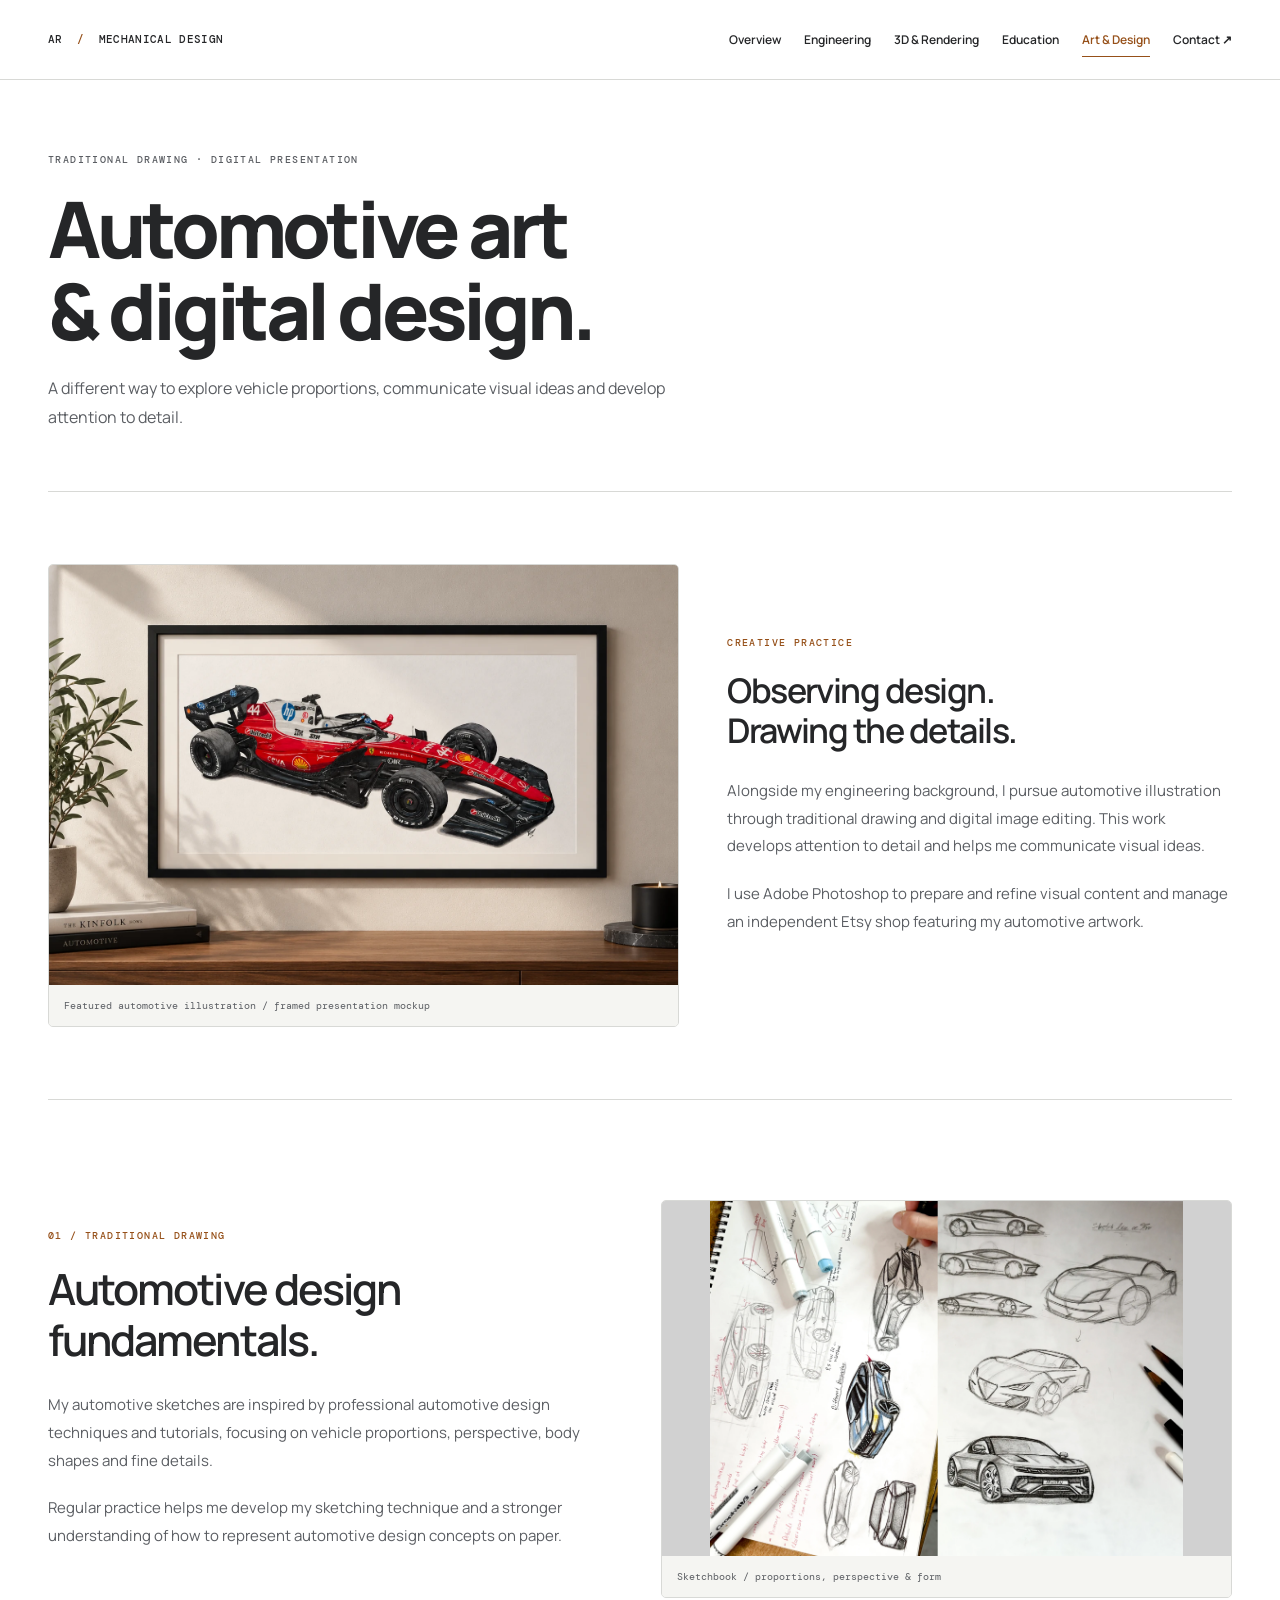
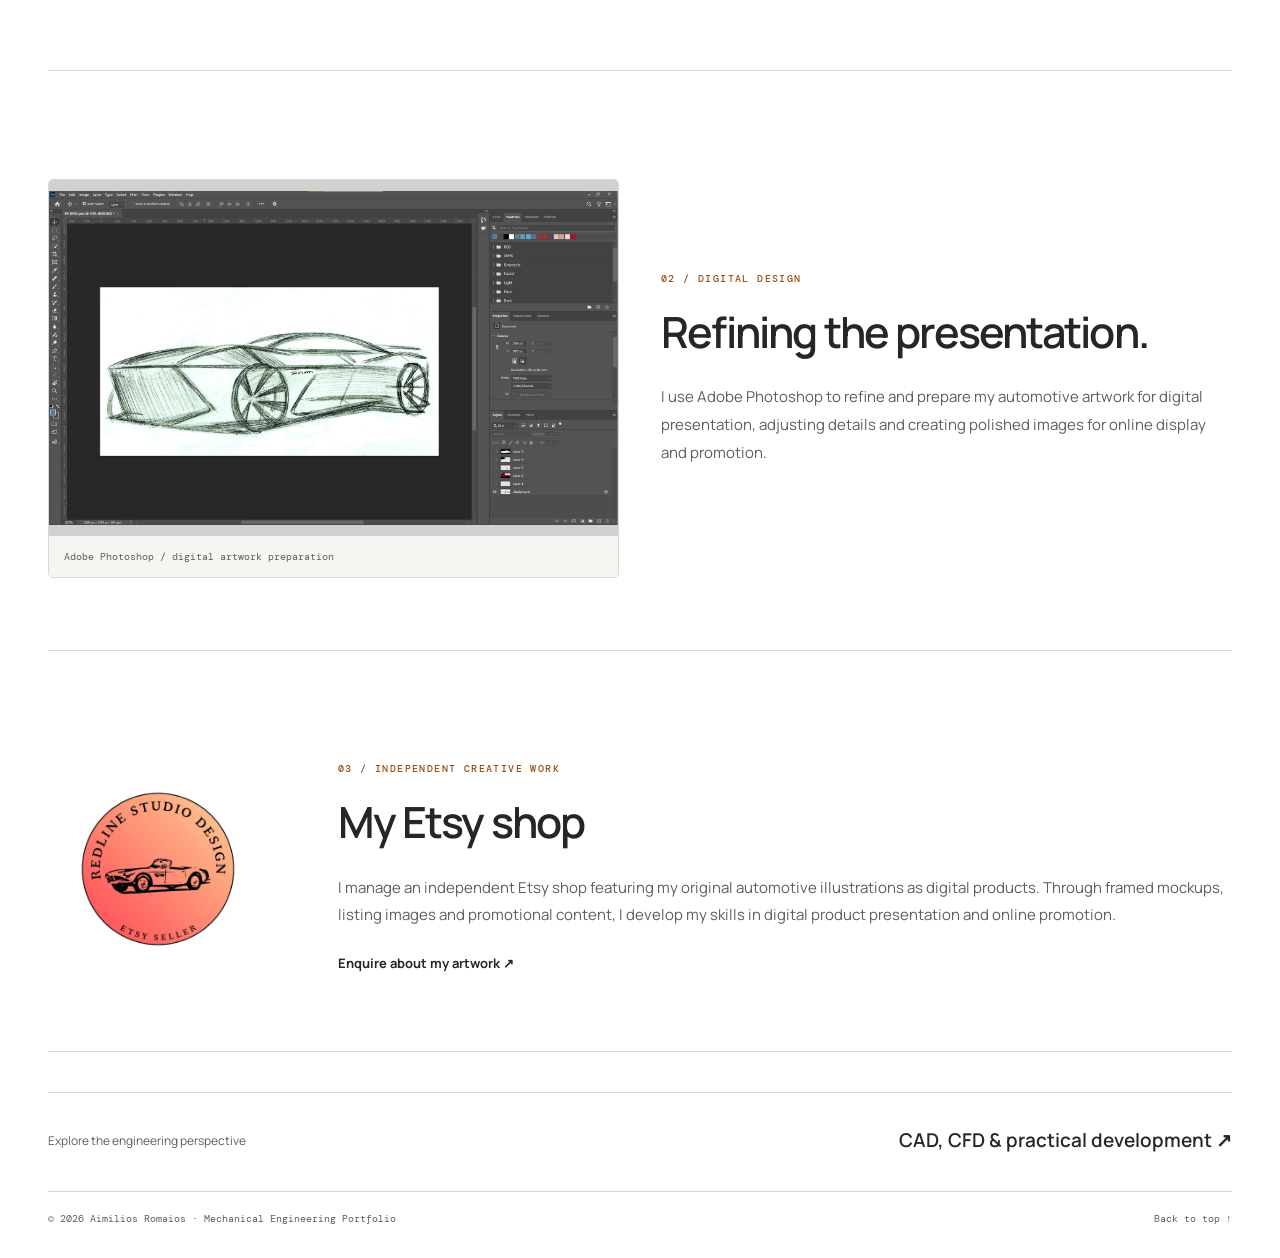
==== creative.html @ 5aca4022 "Add files via upload" ====
<!doctype html>
<html lang="en">
<head><meta charset="UTF-8" /><meta name="viewport" content="width=device-width, initial-scale=1" /><meta name="description" content="Automotive illustration, Photoshop design and independent Etsy creative work by Aimilios Romaios." /><title>Art &amp; Design | Aimilios Romaios</title><link rel="preconnect" href="https://fonts.googleapis.com" /><link rel="preconnect" href="https://fonts.gstatic.com" crossorigin /><link href="https://fonts.googleapis.com/css2?family=DM+Mono:wght@400;500&family=Manrope:wght@400;500;600;700;800&display=swap" rel="stylesheet" /><link rel="stylesheet" href="styles.css" /><script src="script.js" defer></script></head>
<body class="light-theme">
  <a class="skip-link" href="#main">Skip to content</a>
  <header class="site-header"><a class="brand" href="index.html" aria-label="Aimilios Romaios home">AR<span> / </span>MECHANICAL DESIGN</a><button class="menu-toggle" aria-controls="site-nav" aria-expanded="false" hidden>Menu <span aria-hidden="true">+</span></button><nav id="site-nav" aria-label="Main navigation"><a href="index.html">Overview</a><a href="engineering.html">Engineering</a><a href="visualisation.html">3D &amp; Rendering</a><a href="education.html">Education</a><a href="creative.html" aria-current="page">Art &amp; Design</a><a href="index.html#contact">Contact ↗</a></nav></header>
  <main id="main" class="page-shell">
    <header class="hero"><p class="eyebrow">TRADITIONAL DRAWING · DIGITAL PRESENTATION</p><h1>Automotive art<br />&amp; digital design.</h1><p class="intro">A different way to explore vehicle proportions, communicate visual ideas and develop attention to detail.</p></header>
    <section class="section-block art-feature" aria-labelledby="creative-title"><figure class="gallery-figure"><a href="assets/portfolio/art-framed.webp" data-lightbox><img src="assets/portfolio/art-framed.webp" alt="Framed presentation mockup featuring a red Formula 1 car illustration" width="1536" height="1024" fetchpriority="high" /></a><figcaption>Featured automotive illustration / framed presentation mockup</figcaption></figure><div class="prose"><p class="eyebrow">CREATIVE PRACTICE</p><h2 class="section-title" id="creative-title">Observing design.<br />Drawing the details.</h2><p>Alongside my engineering background, I pursue automotive illustration through traditional drawing and digital image editing. This work develops attention to detail and helps me communicate visual ideas.</p><p>I use Adobe Photoshop to prepare and refine visual content and manage an independent Etsy shop featuring my automotive artwork.</p></div></section>
    <section class="section-block split-layout" aria-labelledby="sketch-title"><div class="prose"><p class="eyebrow">01 / TRADITIONAL DRAWING</p><h2 class="section-title" id="sketch-title">Automotive design fundamentals.</h2><p>My automotive sketches are inspired by professional automotive design techniques and tutorials, focusing on vehicle proportions, perspective, body shapes and fine details.</p><p>Regular practice helps me develop my sketching technique and a stronger understanding of how to represent automotive design concepts on paper.</p></div><figure class="gallery-figure"><a href="assets/portfolio/automotive-sketches.webp" data-lightbox><img src="assets/portfolio/automotive-sketches.webp" alt="Sketchbook studies of automotive proportions and perspective" loading="lazy" /></a><figcaption>Sketchbook / proportions, perspective &amp; form</figcaption></figure></section>
    <section class="section-block split-layout" aria-labelledby="photoshop-title"><figure class="gallery-figure"><a href="assets/portfolio/photoshop-design.webp" data-lightbox><img src="assets/portfolio/photoshop-design.webp" alt="Automotive drawing being refined in Adobe Photoshop" loading="lazy" /></a><figcaption>Adobe Photoshop / digital artwork preparation</figcaption></figure><div class="prose"><p class="eyebrow">02 / DIGITAL DESIGN</p><h2 class="section-title" id="photoshop-title">Refining the presentation.</h2><p>I use Adobe Photoshop to refine and prepare my automotive artwork for digital presentation, adjusting details and creating polished images for online display and promotion.</p></div></section>
    <section class="section-block shop-layout" aria-labelledby="shop-title"><img class="shop-logo" src="assets/portfolio/etsy-logo.webp" alt="Redline Studio Design Etsy seller logo" width="500" height="500" loading="lazy" /><div class="prose"><p class="eyebrow">03 / INDEPENDENT CREATIVE WORK</p><h2 class="section-title" id="shop-title">My Etsy shop</h2><p>I manage an independent Etsy shop featuring my original automotive illustrations as digital products. Through framed mockups, listing images and promotional content, I develop my skills in digital product presentation and online promotion.</p><a class="text-link" href="mailto:raimilios@gmail.com?subject=Automotive%20artwork%20enquiry">Enquire about my artwork ↗</a></div></section>
    <a class="next-page" href="engineering.html">Explore the engineering perspective <span>CAD, CFD &amp; practical development ↗</span></a>
    <footer><span>© <span id="year">2026</span> Aimilios Romaios · Mechanical Engineering Portfolio</span><a href="#main">Back to top ↑</a></footer>
  </main>
</body>
</html>
---- styles.css ----
:root { --bg:#1c1d1f; --surface:#252629; --surface-2:#303135; --line:#424347; --text:#f7f6f2; --muted:#bbbdc3; --blue:#ff9d4a; --blue-soft:#ffad68; --accent:#ff9d4a; }
* { box-sizing:border-box; } html { scroll-behavior:smooth; } body { margin:0; background:radial-gradient(800px 520px at 18% -10%,#124759 0%,transparent 60%),var(--bg); color:var(--text); font-family:Manrope,Arial,sans-serif; line-height:1.6; }
.page-shell { max-width:1220px; padding:58px 42px 26px; margin:auto; } .hero { border-bottom:1px solid var(--line); padding:7px 0 38px; } .eyebrow,.mini-label,.section-label,.workflow { color:var(--blue-soft); font:500 11px/1.2 "DM Mono",monospace; letter-spacing:.14em; text-transform:uppercase; }
h1,h2,p { margin-top:0; } h1 { max-width:680px; margin:15px 0 9px; font-size:clamp(42px,6.2vw,70px); line-height:1.02; letter-spacing:-.055em; } h2 { line-height:1.16; letter-spacing:-.035em; } .intro { max-width:760px; margin-bottom:20px; color:#c8d1df; font-size:17px; }
.contact-links { display:flex; flex-wrap:wrap; gap:17px; margin-bottom:21px; } a { color:var(--blue-soft); text-decoration:none; } a:hover { color:white; } .contact-links a { font-size:14px; font-weight:700; }
.identity-tags,.project-tags { display:flex; flex-wrap:wrap; gap:8px; } .identity-tags span,.project-tags span { border:1px solid var(--line); background:rgba(20,31,52,.65); border-radius:999px; padding:6px 10px; color:#cbd5e6; font:12px "DM Mono",monospace; } .identity-tags b { color:var(--blue-soft); font-weight:500; }
.content-grid { display:grid; grid-template-columns:minmax(0,1.62fr) minmax(300px,1.08fr); gap:28px; padding-top:42px; } .section-label { display:flex; align-items:center; gap:10px; margin:0 0 18px; } .section-label i { height:1px; flex:1; background:var(--line); }
.project-card,.side-card,.coming-card { overflow:hidden; border:1px solid var(--line); border-radius:16px; background:linear-gradient(145deg,rgba(14,48,59,.96),rgba(6,20,28,.96)); box-shadow:0 18px 50px rgba(0,0,0,.18); } .project-hero { position:relative; min-height:336px; overflow:hidden; } .project-hero>img { width:100%; height:336px; object-fit:cover; object-position:center; display:block; transform:scale(1.015); } .image-shade { position:absolute; inset:0; background:linear-gradient(0deg,rgba(3,15,21,.92),rgba(3,15,21,.02) 62%); } .project-badge { position:absolute; top:15px; right:15px; padding:5px 8px; border:1px solid rgba(165,237,244,.38); background:rgba(5,35,43,.78); border-radius:5px; color:var(--blue-soft); font:11px "DM Mono",monospace; text-transform:uppercase; } .project-title { position:absolute; bottom:21px; left:24px; right:24px; } .project-title p { margin-bottom:5px; color:#bdd2d7; font:12px "DM Mono",monospace; } .project-title h2 { margin:0; font-size:27px; } .project-title span { color:var(--blue-soft); font-size:14px; font-weight:700; }
.project-summary { padding:21px 24px 16px; } .project-summary p { margin-bottom:13px; color:#c7d1de; } .workflow { display:flex; gap:7px; flex-wrap:wrap; color:#a9c7e3; font-size:10px; letter-spacing:.05em; } .workflow i { color:var(--accent); font-style:normal; }
.accordions { padding:0 15px 8px; } details { border-top:1px solid var(--line); } summary { padding:13px 8px; display:flex; align-items:center; gap:12px; cursor:pointer; list-style:none; } summary::-webkit-details-marker { display:none; } summary::after { content:"+"; margin-left:auto; width:25px; height:25px; display:grid; place-items:center; color:var(--blue-soft); border:1px solid var(--line); border-radius:50%; font:19px/1 Arial; } details[open] summary::after { content:"−"; } summary>img { width:84px; height:58px; object-fit:cover; border-radius:6px; } summary span { display:grid; gap:2px; } summary b { font-size:14px; } summary small { color:var(--muted); font-size:12px; line-height:1.35; }
.detail-content { margin:0 8px 16px; color:#b9c4d5; font-size:14px; } .detail-content p { margin:0; } .two-column { display:grid; grid-template-columns:1.2fr .8fr; gap:22px; } ul { padding-left:18px; margin:0; } li { margin:3px 0; } .setup-grid,.results-grid { display:grid; grid-template-columns:1fr 1fr; gap:13px; } figure { margin:0; overflow:hidden; border:1px solid var(--line); border-radius:8px; background:#080c15; } figure img { width:100%; display:block; aspect-ratio:1.65; object-fit:cover; } figcaption { padding:7px 9px; color:#90a7c5; font:10px "DM Mono",monospace; } .setup-grid p,.results-grid p { grid-column:1/-1; }
.project-tags { padding:5px 23px 23px; } .project-tags span { font-size:10px; padding:5px 8px; } .sidebar { display:grid; align-content:start; gap:15px; } .side-card { padding:21px; } .side-card h2 { margin:4px 0 11px; font-size:19px; } .side-card p { color:#bdd3d8; font-size:14px; margin-bottom:0; } .profile-card { padding:28px; border-color:rgba(128,230,165,.42); background:linear-gradient(145deg,rgba(13,66,68,.94),rgba(7,30,38,.97)); } .profile-card h2 { font-size:30px; } .profile-card > p:not(.mini-label) { color:#e4f7f2; font-size:18px; line-height:1.55; } .profile-card .profile-detail { margin-top:18px; color:#b1d8d0; font-size:14px; } .skills { list-style:none; padding:0; color:#c6e0e0; font-size:13px; } .skills li { padding:8px 0; border-top:1px solid var(--line); } .skills li::before { content:"›"; margin-right:8px; color:var(--accent); } .edit-note { border-color:rgba(128,230,165,.30); background:linear-gradient(145deg,rgba(16,72,65,.62),rgba(7,29,35,.95)); }
.coming-card { margin-top:18px; padding:25px; border-style:dashed; background:transparent; box-shadow:none; } .coming-card p { color:var(--blue-soft); font:11px "DM Mono",monospace; text-transform:uppercase; letter-spacing:.11em; } .coming-card h2 { font-size:21px; margin-bottom:6px; } .coming-card span { color:var(--muted); font-size:14px; } footer { margin-top:36px; padding-top:18px; border-top:1px solid var(--line); color:#8694aa; font:11px "DM Mono",monospace; }
@media (max-width:830px) { .page-shell { padding:38px 18px 20px; } .content-grid { grid-template-columns:1fr; gap:24px; padding-top:31px; } .sidebar { grid-template-columns:repeat(2,1fr); } .edit-note { grid-column:1/-1; } } @media (max-width:540px) { h1 { font-size:44px; } .project-hero,.project-hero>img { min-height:285px; height:285px; } .project-title { left:17px; bottom:17px; } .project-title h2 { font-size:23px; } .project-summary { padding:18px 17px 14px; } .two-column,.setup-grid,.results-grid { grid-template-columns:1fr; } .sidebar { grid-template-columns:1fr; } .edit-note { grid-column:auto; } summary>img { width:68px; height:53px; } }

/* Portfolio expansion: the original F1 case-study components are retained above. */
body { background:var(--bg); color:var(--text); }
img { max-width:100%; }
a { color:inherit; text-underline-offset:.25em; }
a:hover { color:var(--accent); }
a:focus-visible,button:focus-visible,summary:focus-visible { outline:3px solid var(--accent); outline-offset:5px; }
button { font:inherit; }
[hidden] { display:none !important; }
h1 { max-width:100%; font-size:clamp(44px,6.2vw,78px); font-weight:800; letter-spacing:-.055em; line-height:1.05; }
h3 { font-size:20px; line-height:1.35; letter-spacing:-.025em; margin:0 0 14px; }
p { margin:0 0 20px; }
li { margin:7px 0; }
section[id] { scroll-margin-top:110px; }
.accent { color:var(--accent); }
.muted { color:var(--muted); }
.page-shell { max-width:1280px; padding:48px 48px 30px; }
.skip-link { position:fixed; left:16px; top:-90px; z-index:100; padding:12px 20px; background:var(--accent); color:#161616; }
.skip-link:focus { top:14px; }
.site-header { position:sticky; top:0; z-index:20; display:flex; align-items:center; justify-content:space-between; gap:24px; min-height:80px; padding:18px max(32px,calc((100vw - 1184px)/2)); background:var(--bg); border-bottom:1px solid var(--line); }
.brand { white-space:nowrap; font:500 11px/1.4 'DM Mono',monospace; letter-spacing:.03em; }
.brand span { color:var(--accent); margin:0 7px; }
.site-header nav { display:flex; gap:23px; align-items:center; }
.site-header nav a { padding:7px 0; font-size:12px; font-weight:600; white-space:nowrap; }
.site-header nav a[aria-current] { color:var(--accent); box-shadow:0 1px 0 var(--accent); }
.menu-toggle { display:none; background:none; color:var(--text); border:1px solid var(--line); padding:9px 12px; font-size:13px; }
.menu-toggle span { margin-left:18px; color:var(--accent); }
.eyebrow,.mini-label { color:var(--accent); font-size:10px; line-height:1.6; letter-spacing:.14em; }
.home-hero { display:grid; grid-template-columns:.9fr 1.1fr; gap:48px; align-items:center; padding:24px 0 54px; }
.hero-copy h1 { margin:22px 0 24px; }
.hero-role { font-size:20px; font-weight:700; line-height:1.5; }
.hero-role span { color:var(--muted); font-size:13px; font-weight:500; }
.intro { color:var(--muted); font-size:16px; line-height:1.8; max-width:660px; }
.actions { display:flex; align-items:center; flex-wrap:wrap; gap:25px; margin-top:28px; }
.button { display:inline-flex; justify-content:space-between; gap:28px; padding:14px 18px; background:var(--accent); color:#1b1b1b; font-size:13px; font-weight:800; border:1px solid transparent; }
.button:hover { background:#ffb978; color:#1b1b1b; }
.text-link { font-size:13px; font-weight:700; }
.hero-visual { background:#b7b7b7; border:none; border-radius:6px; }
.hero-visual img { display:block; width:100%; height:auto; min-height:330px; object-fit:cover; }
.hero-visual figcaption { display:grid; gap:7px; background:var(--surface); color:var(--text); padding:20px; font:12px/1.6 'DM Mono',monospace; }
.hero-visual figcaption span { color:var(--accent); font-size:9px; letter-spacing:.13em; }
.identity-strip { display:flex; gap:25px; flex-wrap:wrap; padding:21px 0; border-block:1px solid var(--line); color:var(--muted); font:10px/1.5 'DM Mono',monospace; text-transform:uppercase; letter-spacing:.1em; }
.identity-strip span+span::before { content:'/'; margin-right:25px; color:var(--accent); }
.section-block { padding:72px 0; border-bottom:1px solid var(--line); }
.section-title { font-size:clamp(28px,3.7vw,43px); line-height:1.17; font-weight:700; letter-spacing:-.045em; margin:0 0 26px; }
.profile-layout { display:grid; grid-template-columns:.9fr 1.1fr; gap:65px; }
.prose { color:var(--muted); font-size:15px; line-height:1.85; }
.prose h3 { color:var(--text); margin-top:28px; }
.prose h3:first-child { margin-top:0; }
.prose .section-title { color:var(--text); }
.prose .text-link { color:var(--text); }
.section-heading { display:flex; gap:25px; align-items:end; justify-content:space-between; margin-bottom:25px; }
.section-heading .section-title { margin-bottom:0; }
.section-heading>.text-link { white-space:nowrap; margin-bottom:5px; }
.section-intro { color:var(--muted); font-size:17px; max-width:780px; margin-bottom:34px; }
.work-grid { display:grid; grid-template-columns:1.2fr 1fr 1fr; gap:22px; }
.work-card { background:var(--surface); border:1px solid var(--line); border-radius:7px; overflow:hidden; display:flex; flex-direction:column; transition:border-color .2s; }
.work-card:hover { border-color:var(--accent); color:var(--text); }
.work-card>img { width:100%; aspect-ratio:1.45; object-fit:cover; }
.work-card>div { padding:24px; display:flex; flex:1; flex-direction:column; }
.work-card .mini-label { font-size:9px; margin-bottom:14px; }
.work-card h3 { font-size:22px; }
.work-card p:not(.mini-label) { color:var(--muted); font-size:13px; }
.work-card .text-link { margin-top:auto; color:var(--accent); }
.index-links { display:flex; flex-wrap:wrap; gap:14px 30px; margin-top:28px; font-size:13px; }
.toolkit-grid { display:grid; grid-template-columns:repeat(4,1fr); gap:28px; margin-top:36px; }
.toolkit-grid>section { border-top:1px solid var(--line); padding-top:19px; }
.tool-number { color:var(--accent); font:11px 'DM Mono',monospace; }
.toolkit-grid h3 { margin-top:24px; font-size:17px; }
.plain-list { list-style:none; padding:0; color:var(--muted); font-size:13px; }
.plain-list li { padding:4px 0; }
.toolkit-note { display:flex; gap:40px; border-top:1px solid var(--line); margin-top:30px; padding-top:22px; color:var(--muted); font-size:12px; }
.toolkit-note p { flex:1; margin-bottom:0; }
.contact-section { display:grid; grid-template-columns:1.2fr 1fr; gap:70px; padding:76px 0 40px; }
.contact-section p:not(.eyebrow) { max-width:500px; color:var(--muted); font-size:14px; }
.contact-stack { display:flex; flex-direction:column; justify-content:center; align-items:start; gap:18px; font-size:17px; }
.contact-stack span { font:11px 'DM Mono',monospace; color:var(--muted); margin-top:10px; }
footer { color:var(--muted); font-size:10px; line-height:1.8; display:flex; justify-content:space-between; gap:20px; flex-wrap:wrap; }
.hero { padding:24px 0 38px; }
.hero .intro { margin-top:22px; }
.section-nav { display:flex; flex-wrap:wrap; gap:10px 25px; margin:28px 0; }
.section-nav a { font:11px/1.7 'DM Mono',monospace; color:var(--muted); padding:7px 0; }
.section-nav a:hover { color:var(--accent); }
.identity-tags span,.project-tags span { background:var(--surface); color:var(--muted); border-radius:4px; font-size:10px; line-height:1.6; }
.project-card,.side-card { background:var(--surface); box-shadow:none; border-radius:8px; }
.profile-card { border-color:var(--line); background:var(--surface); }
.profile-card>p:not(.mini-label),.side-card p,.profile-card .profile-detail { color:var(--muted); }
.side-card .mini-label { color:var(--accent); }
.profile-card>p:not(.mini-label) { font-size:15px; }
.profile-card .profile-detail { font-size:13px; }
.content-grid { grid-template-columns:minmax(0,1.8fr) minmax(250px,1fr); }
.project-title p { color:#e2e2e2; }
.project-title h2 { color:white; }
.project-title span { color:#ffb77b; }
.project-title { left:24px; right:24px; }
.project-badge { background:#252629; color:var(--accent); border-color:var(--line); }
.image-shade { background:linear-gradient(0deg,rgba(18,18,19,.95),rgba(18,18,19,.1) 72%); }
.project-summary p,.detail-content,.skills { color:var(--muted); }
.section-label { color:var(--accent); }
.workflow { color:var(--muted); }
.project-card figure img { object-fit:contain; background:#bcbcbc; }
.detail-content figcaption { color:var(--muted); background:var(--surface); }
.split-layout { display:grid; grid-template-columns:1fr 1fr; gap:42px; align-items:center; margin:28px 0 36px; }
.gallery-grid { display:grid; grid-template-columns:1fr 1fr; gap:24px; margin:26px 0; align-items:start; }
.gallery-figure { background:var(--surface); border:1px solid var(--line); border-radius:5px; overflow:hidden; }
.gallery-figure img { width:100%; height:auto; display:block; aspect-ratio:16/10; object-fit:contain; background:#d1d1d1; }
.gallery-figure>a { display:block; cursor:zoom-in; }
.gallery-figure figcaption { background:var(--surface); color:var(--muted); padding:12px 15px; font:10px/1.7 'DM Mono',monospace; }
.gallery-figure a:focus-visible { outline-offset:-4px; }
.comparison-grid .gallery-figure img { aspect-ratio:1.65; background:#d1d1d1; }
.process-list { display:grid; grid-template-columns:repeat(4,1fr); list-style:none; counter-reset:process; padding:0; gap:26px; margin:45px 0; }
.process-list li { counter-increment:process; padding:19px 0; border-top:1px solid var(--line); font-size:12px; color:var(--muted); }
.process-list li::before { content:'0' counter(process); display:block; color:var(--accent); font:12px 'DM Mono',monospace; margin-bottom:22px; }
.process-list b { display:block; color:var(--text); font-size:14px; margin-bottom:10px; }
.figure-note { color:var(--muted); font-size:12px; max-width:780px; line-height:1.8; }
.supplementary { border-bottom:1px solid var(--line); margin-top:30px; }
.supplementary>summary { font-size:13px; padding:20px 4px; }
.component-project h3 { margin-top:25px; }
.component-project p { color:var(--muted); font-size:14px; line-height:1.85; }
.component-project .gallery-figure img { aspect-ratio:16/10; }
.prose .project-tags { padding:12px 0; }
.next-page { border-top:1px solid var(--line); display:flex; justify-content:space-between; align-items:center; flex-wrap:wrap; gap:20px; padding:32px 0 0; margin-top:40px; color:var(--muted); font-size:12px; }
.next-page span { font-size:19px; color:var(--text); font-weight:600; }
.next-page:hover span { color:var(--accent); }
.status { font:10px/1.7 'DM Mono',monospace; color:var(--accent); border:1px solid var(--line); padding:8px 13px; white-space:nowrap; }
.wide-render img { aspect-ratio:16/8; }
.project-description { padding:35px 0 10px; }
.project-description h3 { font-size:27px; }
.light-theme { --bg:#ffffff; --surface:#f5f5f2; --surface-2:#eeeeeb; --line:#d8d9d6; --text:#252628; --muted:#5b5e63; --accent:#965019; --blue:#965019; --blue-soft:#965019; }
.light-theme .gallery-figure { border-color:var(--line); }
.light-theme .hero { padding-bottom:40px; }
.light-theme .section-title { font-weight:600; }
.light-theme .hero .eyebrow { color:var(--muted); }
.credential-row { display:grid; grid-template-columns:1fr 2fr; gap:65px; padding:60px 0; border-bottom:1px solid var(--line); }
.credential-row>.eyebrow { color:var(--muted); padding-top:10px; }
.credential-row .section-title { font-size:32px; }
.institution { font-size:18px; }
.academic-facts { display:grid; grid-template-columns:1fr 1fr; gap:22px; margin:32px 0; }
.academic-facts div:last-child { grid-column:1/-1; }
.academic-facts dt { color:var(--muted); font:10px/1.8 'DM Mono',monospace; text-transform:uppercase; }
.academic-facts dd { margin:6px 0 0; font-size:17px; }
.credential-list { list-style:none; padding:0; }
.credential-list li { border-top:1px solid var(--line); padding:23px 0; }
.credential-list li>span { color:var(--muted); font:10px/1.8 'DM Mono',monospace; text-transform:uppercase; }
.credential-list h3 { margin:10px 0 5px; font-size:18px; }
.credential-list p { margin:0; color:var(--muted); font-size:14px; }
.art-feature { display:grid; grid-template-columns:1.25fr 1fr; gap:48px; align-items:center; }
.art-feature img { aspect-ratio:3/2; object-fit:cover; }
.art-feature .section-title { font-size:34px; }
.shop-layout { display:grid; grid-template-columns:220px 1fr; gap:70px; align-items:center; }
.shop-logo { width:220px; height:220px; object-fit:contain; }
.image-dialog { padding:60px 22px 18px; border:1px solid #68686b; color:#fff; background:#242527; width:min(1200px,94vw); max-height:94dvh; overflow:auto; }
.image-dialog::backdrop { background:rgba(0,0,0,.88); }
.image-dialog img { display:block; width:100%; height:auto; max-height:75dvh; object-fit:contain; }
.image-dialog p { font:12px/1.7 'DM Mono',monospace; margin:15px 0 0; }
.dialog-close { position:absolute; right:18px; top:14px; background:none; border:1px solid #68686b; color:white; padding:7px 12px; cursor:pointer; }
@media (max-width:1100px) {
  .site-header { padding:18px 30px; gap:20px; }
  .site-header nav { gap:15px; }
  .brand { font-size:10px; }
  .site-header nav a { font-size:11px; }
  .page-shell { padding-inline:32px; }
  .home-hero { gap:32px; }
  .profile-layout { gap:35px; }
  .work-grid { gap:16px; }
  .work-card>div { padding:20px; }
}
@media (max-width:920px) {
  .site-header { flex-wrap:wrap; min-height:70px; }
  .menu-toggle:not([hidden]) { display:block; }
  .site-header nav { width:100%; flex-wrap:wrap; }
  .js-ready #site-nav { display:none; }
  .js-ready #site-nav.is-open { display:flex; }
  .site-header nav a { font-size:13px; padding:10px 5px; }
  .home-hero { grid-template-columns:1fr 1fr; gap:25px; }
  .hero-visual img { min-height:320px; }
  .content-grid { grid-template-columns:1fr; }
  .sidebar { grid-template-columns:repeat(3,1fr); }
  .profile-card { padding:21px; }
  .profile-card h2 { font-size:23px; }
  .work-grid { grid-template-columns:1fr 1fr; }
  .work-featured { grid-column:1/-1; display:grid; grid-template-columns:1.2fr 1fr; }
  .work-featured>img { height:100%; object-fit:cover; }
  .toolkit-grid,.process-list { grid-template-columns:1fr 1fr; }
  .section-heading { align-items:start; }
  .art-feature,.credential-row { gap:30px; }
  .contact-section { gap:30px; }
}
@media (max-width:650px) {
  .site-header { padding:14px 20px; gap:10px; }
  .brand { font-size:9px; }
  .brand span { margin-inline:4px; }
  .page-shell { padding:28px 20px 24px; }
  .home-hero { grid-template-columns:1fr; padding-top:12px; gap:35px; }
  .hero-copy h1 { font-size:60px; }
  .hero-role { font-size:18px; }
  .hero-visual img { min-height:0; aspect-ratio:1.5; }
  .identity-strip { gap:14px; font-size:9px; }
  .identity-strip span+span::before { display:none; }
  .section-block { padding:48px 0; }
  .profile-layout,.split-layout,.art-feature,.credential-row,.contact-section,.shop-layout { grid-template-columns:1fr; gap:24px; }
  .section-title { font-size:32px; }
  .profile-layout .section-title { margin-bottom:0; }
  .section-heading { flex-direction:column; gap:16px; }
  .work-grid { grid-template-columns:1fr; gap:24px; }
  .work-featured { display:flex; }
  .work-featured>img { height:auto; }
  .work-card>img { aspect-ratio:1.7; }
  .toolkit-grid { gap:30px 20px; }
  .toolkit-grid h3 { font-size:16px; }
  .toolkit-note { display:block; }
  .toolkit-note p+p { margin-top:20px; }
  .contact-section { padding-top:48px; }
  .contact-stack { font-size:16px; }
  .sidebar { grid-template-columns:1fr; }
  .gallery-grid { grid-template-columns:1fr; gap:24px; }
  .split-layout { margin-block:24px; }
  .process-list { gap:16px; }
  .section-nav { gap:8px 20px; }
  .section-nav a { font-size:10px; }
  .wide-render img { aspect-ratio:1.6; }
  .credential-row { padding:36px 0; }
  .credential-row .section-title { font-size:29px; }
  .academic-facts { gap:20px; }
  .shop-logo { width:150px; height:150px; }
  .next-page span { font-size:17px; }
  .project-title h2 { font-size:23px; }
  .project-hero,.project-hero>img { height:320px; min-height:320px; }
  .project-title span { font-size:12px; }
  .project-title p { font-size:10px; }
}
@media (prefers-reduced-motion:reduce) { html { scroll-behavior:auto; } * { transition:none !important; } }
@media print { .site-header,.menu-toggle,.actions,footer,.next-page { display:none; } body { background:white; color:black; } .page-shell { max-width:none; padding:0; } .section-block { break-inside:avoid; } }
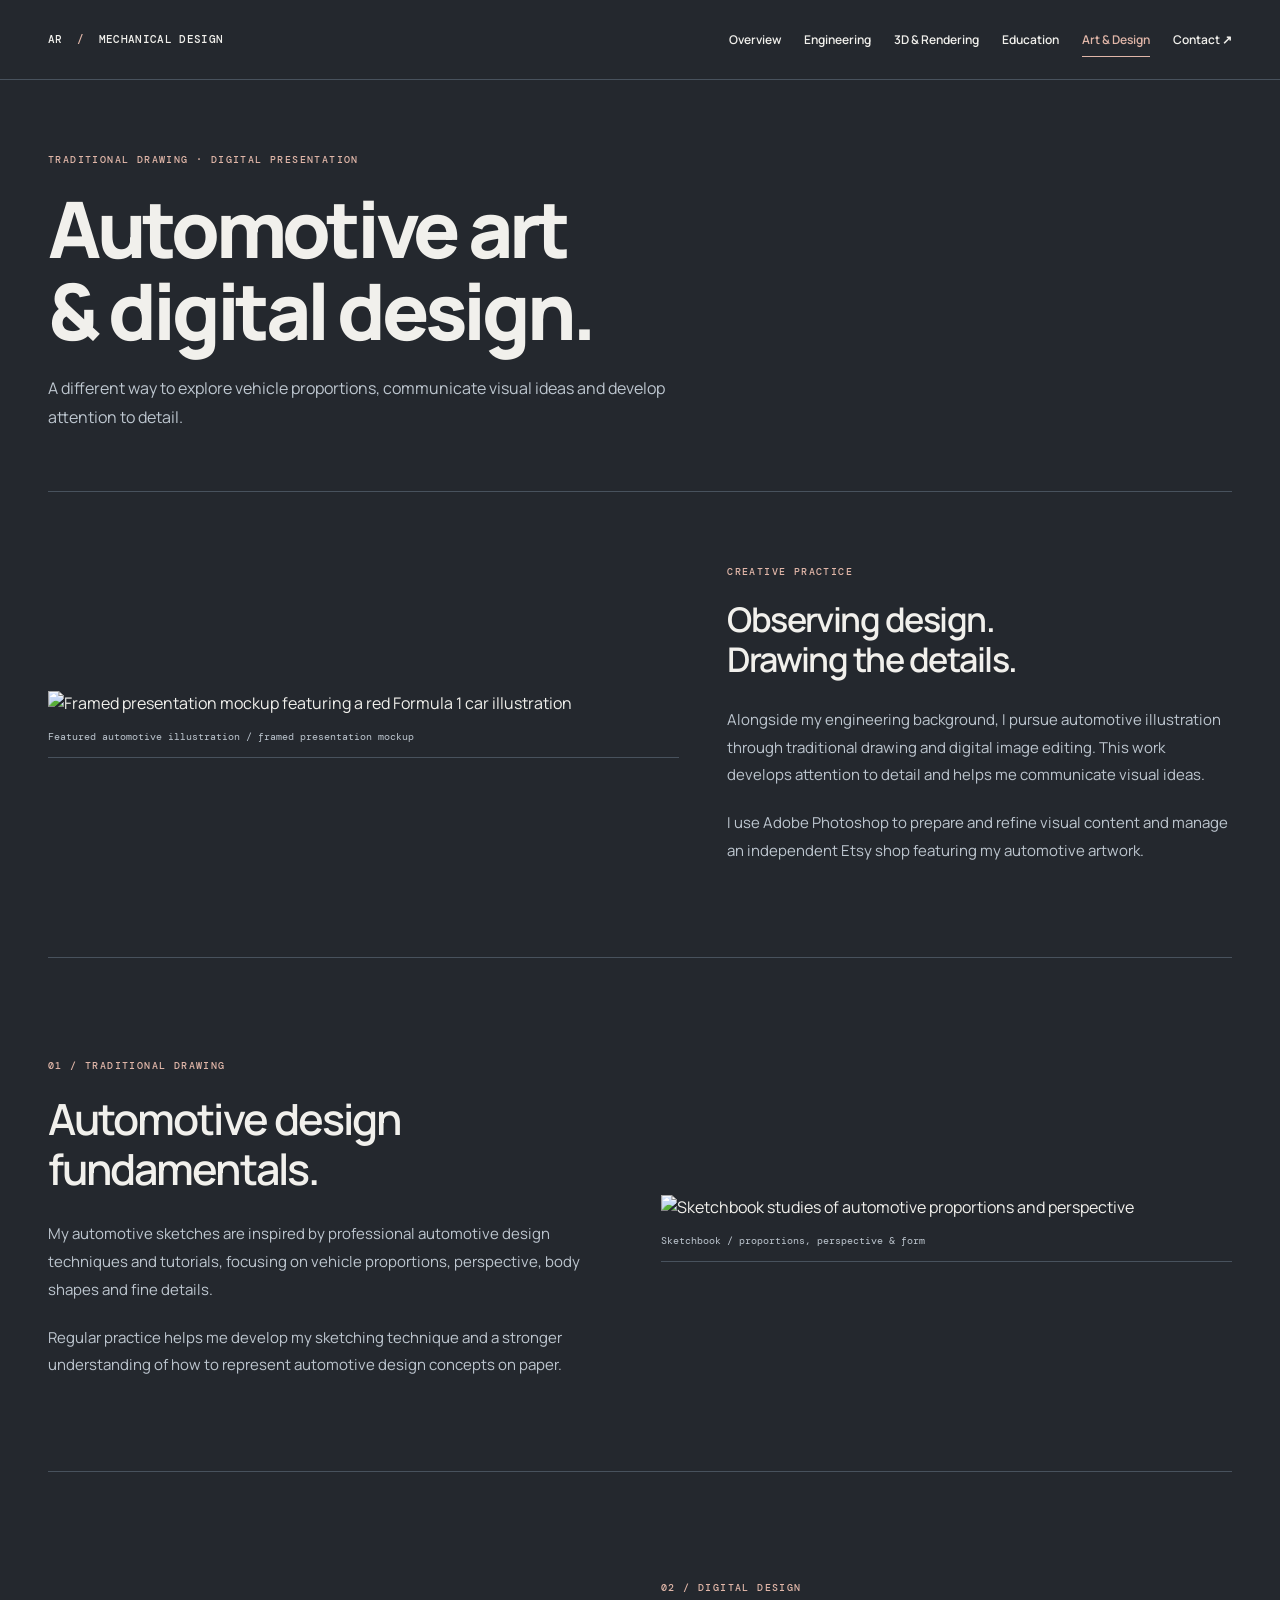
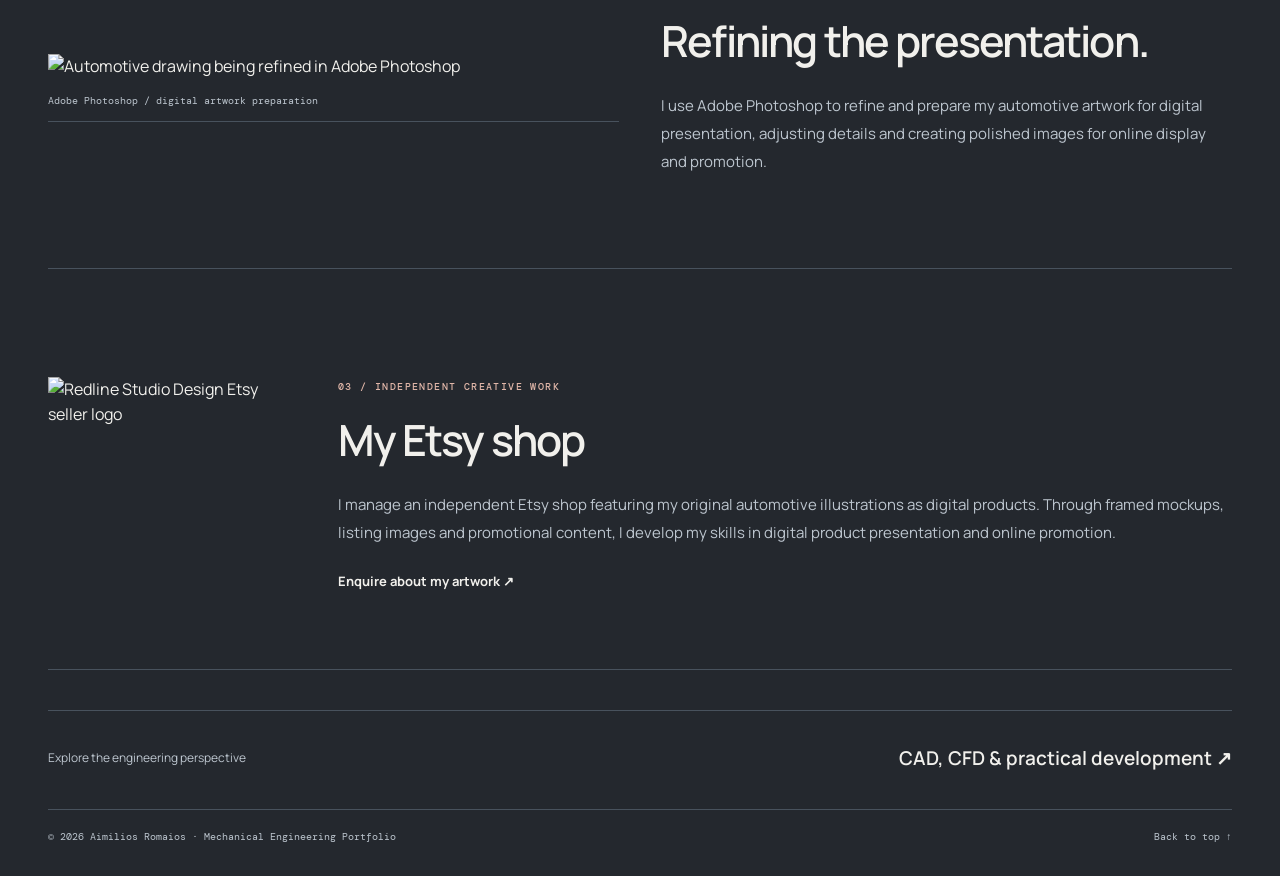
==== commit 36437157: "Add files via upload" ====
--- a/creative.html
+++ b/creative.html
@@ -1,15 +1,15 @@
 <!doctype html>
 <html lang="en">
-<head><meta charset="UTF-8" /><meta name="viewport" content="width=device-width, initial-scale=1" /><meta name="description" content="Automotive illustration, Photoshop design and independent Etsy creative work by Aimilios Romaios." /><title>Art &amp; Design | Aimilios Romaios</title><link rel="preconnect" href="https://fonts.googleapis.com" /><link rel="preconnect" href="https://fonts.gstatic.com" crossorigin /><link href="https://fonts.googleapis.com/css2?family=DM+Mono:wght@400;500&family=Manrope:wght@400;500;600;700;800&display=swap" rel="stylesheet" /><link rel="stylesheet" href="styles.css" /><script src="script.js" defer></script></head>
-<body class="light-theme">
+<head><meta charset="UTF-8" /><meta name="viewport" content="width=device-width, initial-scale=1" /><meta name="description" content="Automotive illustration, Photoshop design and independent Etsy creative work by Aimilios Romaios." /><title>Art &amp; Design | Aimilios Romaios</title><link rel="preconnect" href="https://fonts.googleapis.com" /><link rel="preconnect" href="https://fonts.gstatic.com" crossorigin /><link href="https://fonts.googleapis.com/css2?family=DM+Mono:wght@400;500&family=Manrope:wght@400;500;600;700;800&display=swap" rel="stylesheet" /><link rel="stylesheet" href="styles.css?v=dc5e56f8a6e1" /><script src="script.js?v=663378ab82b4" defer></script></head>
+<body class="creative-theme">
   <a class="skip-link" href="#main">Skip to content</a>
   <header class="site-header"><a class="brand" href="index.html" aria-label="Aimilios Romaios home">AR<span> / </span>MECHANICAL DESIGN</a><button class="menu-toggle" aria-controls="site-nav" aria-expanded="false" hidden>Menu <span aria-hidden="true">+</span></button><nav id="site-nav" aria-label="Main navigation"><a href="index.html">Overview</a><a href="engineering.html">Engineering</a><a href="visualisation.html">3D &amp; Rendering</a><a href="education.html">Education</a><a href="creative.html" aria-current="page">Art &amp; Design</a><a href="index.html#contact">Contact ↗</a></nav></header>
   <main id="main" class="page-shell">
     <header class="hero"><p class="eyebrow">TRADITIONAL DRAWING · DIGITAL PRESENTATION</p><h1>Automotive art<br />&amp; digital design.</h1><p class="intro">A different way to explore vehicle proportions, communicate visual ideas and develop attention to detail.</p></header>
-    <section class="section-block art-feature" aria-labelledby="creative-title"><figure class="gallery-figure"><a href="assets/portfolio/art-framed.webp" data-lightbox><img src="assets/portfolio/art-framed.webp" alt="Framed presentation mockup featuring a red Formula 1 car illustration" width="1536" height="1024" fetchpriority="high" /></a><figcaption>Featured automotive illustration / framed presentation mockup</figcaption></figure><div class="prose"><p class="eyebrow">CREATIVE PRACTICE</p><h2 class="section-title" id="creative-title">Observing design.<br />Drawing the details.</h2><p>Alongside my engineering background, I pursue automotive illustration through traditional drawing and digital image editing. This work develops attention to detail and helps me communicate visual ideas.</p><p>I use Adobe Photoshop to prepare and refine visual content and manage an independent Etsy shop featuring my automotive artwork.</p></div></section>
-    <section class="section-block split-layout" aria-labelledby="sketch-title"><div class="prose"><p class="eyebrow">01 / TRADITIONAL DRAWING</p><h2 class="section-title" id="sketch-title">Automotive design fundamentals.</h2><p>My automotive sketches are inspired by professional automotive design techniques and tutorials, focusing on vehicle proportions, perspective, body shapes and fine details.</p><p>Regular practice helps me develop my sketching technique and a stronger understanding of how to represent automotive design concepts on paper.</p></div><figure class="gallery-figure"><a href="assets/portfolio/automotive-sketches.webp" data-lightbox><img src="assets/portfolio/automotive-sketches.webp" alt="Sketchbook studies of automotive proportions and perspective" loading="lazy" /></a><figcaption>Sketchbook / proportions, perspective &amp; form</figcaption></figure></section>
-    <section class="section-block split-layout" aria-labelledby="photoshop-title"><figure class="gallery-figure"><a href="assets/portfolio/photoshop-design.webp" data-lightbox><img src="assets/portfolio/photoshop-design.webp" alt="Automotive drawing being refined in Adobe Photoshop" loading="lazy" /></a><figcaption>Adobe Photoshop / digital artwork preparation</figcaption></figure><div class="prose"><p class="eyebrow">02 / DIGITAL DESIGN</p><h2 class="section-title" id="photoshop-title">Refining the presentation.</h2><p>I use Adobe Photoshop to refine and prepare my automotive artwork for digital presentation, adjusting details and creating polished images for online display and promotion.</p></div></section>
-    <section class="section-block shop-layout" aria-labelledby="shop-title"><img class="shop-logo" src="assets/portfolio/etsy-logo.webp" alt="Redline Studio Design Etsy seller logo" width="500" height="500" loading="lazy" /><div class="prose"><p class="eyebrow">03 / INDEPENDENT CREATIVE WORK</p><h2 class="section-title" id="shop-title">My Etsy shop</h2><p>I manage an independent Etsy shop featuring my original automotive illustrations as digital products. Through framed mockups, listing images and promotional content, I develop my skills in digital product presentation and online promotion.</p><a class="text-link" href="mailto:raimilios@gmail.com?subject=Automotive%20artwork%20enquiry">Enquire about my artwork ↗</a></div></section>
+    <section class="section-block art-feature" aria-labelledby="creative-title"><figure class="gallery-figure"><a href="assets/web/art-framed.webp" data-lightbox><img src="assets/web/art-framed.webp" alt="Framed presentation mockup featuring a red Formula 1 car illustration" fetchpriority="high" width="1536" height="1024" /></a><figcaption>Featured automotive illustration / framed presentation mockup</figcaption></figure><div class="prose"><p class="eyebrow">CREATIVE PRACTICE</p><h2 class="section-title" id="creative-title">Observing design.<br />Drawing the details.</h2><p>Alongside my engineering background, I pursue automotive illustration through traditional drawing and digital image editing. This work develops attention to detail and helps me communicate visual ideas.</p><p>I use Adobe Photoshop to prepare and refine visual content and manage an independent Etsy shop featuring my automotive artwork.</p></div></section>
+    <section class="section-block split-layout" aria-labelledby="sketch-title"><div class="prose"><p class="eyebrow">01 / TRADITIONAL DRAWING</p><h2 class="section-title" id="sketch-title">Automotive design fundamentals.</h2><p>My automotive sketches are inspired by professional automotive design techniques and tutorials, focusing on vehicle proportions, perspective, body shapes and fine details.</p><p>Regular practice helps me develop my sketching technique and a stronger understanding of how to represent automotive design concepts on paper.</p></div><figure class="gallery-figure"><a href="assets/web/automotive-sketches.webp" data-lightbox><img src="assets/web/automotive-sketches.webp" alt="Sketchbook studies of automotive proportions and perspective" loading="lazy" width="5416" height="4067" /></a><figcaption>Sketchbook / proportions, perspective &amp; form</figcaption></figure></section>
+    <section class="section-block split-layout" aria-labelledby="photoshop-title"><figure class="gallery-figure"><a href="assets/web/photoshop-design.webp" data-lightbox><img src="assets/web/photoshop-design.webp" alt="Automotive drawing being refined in Adobe Photoshop" loading="lazy" width="1840" height="1080" /></a><figcaption>Adobe Photoshop / digital artwork preparation</figcaption></figure><div class="prose"><p class="eyebrow">02 / DIGITAL DESIGN</p><h2 class="section-title" id="photoshop-title">Refining the presentation.</h2><p>I use Adobe Photoshop to refine and prepare my automotive artwork for digital presentation, adjusting details and creating polished images for online display and promotion.</p></div></section>
+    <section class="section-block shop-layout" aria-labelledby="shop-title"><img class="shop-logo" src="assets/web/etsy-logo.webp" alt="Redline Studio Design Etsy seller logo" loading="lazy" width="500" height="500" /><div class="prose"><p class="eyebrow">03 / INDEPENDENT CREATIVE WORK</p><h2 class="section-title" id="shop-title">My Etsy shop</h2><p>I manage an independent Etsy shop featuring my original automotive illustrations as digital products. Through framed mockups, listing images and promotional content, I develop my skills in digital product presentation and online promotion.</p><a class="text-link" href="mailto:raimilios@gmail.com?subject=Automotive%20artwork%20enquiry">Enquire about my artwork ↗</a></div></section>
     <a class="next-page" href="engineering.html">Explore the engineering perspective <span>CAD, CFD &amp; practical development ↗</span></a>
     <footer><span>© <span id="year">2026</span> Aimilios Romaios · Mechanical Engineering Portfolio</span><a href="#main">Back to top ↑</a></footer>
   </main>
--- a/styles.css
+++ b/styles.css
@@ -49,8 +49,8 @@
 .button { display:inline-flex; justify-content:space-between; gap:28px; padding:14px 18px; background:var(--accent); color:#1b1b1b; font-size:13px; font-weight:800; border:1px solid transparent; }
 .button:hover { background:#ffb978; color:#1b1b1b; }
 .text-link { font-size:13px; font-weight:700; }
-.hero-visual { background:#b7b7b7; border:none; border-radius:6px; }
-.hero-visual img { display:block; width:100%; height:auto; min-height:330px; object-fit:cover; }
+.hero-visual { background:transparent; border:none; border-radius:0; }
+.hero-visual img { display:block; width:100%; height:auto; min-height:0; aspect-ratio:auto; object-fit:contain; }
 .hero-visual figcaption { display:grid; gap:7px; background:var(--surface); color:var(--text); padding:20px; font:12px/1.6 'DM Mono',monospace; }
 .hero-visual figcaption span { color:var(--accent); font-size:9px; letter-spacing:.13em; }
 .identity-strip { display:flex; gap:25px; flex-wrap:wrap; padding:21px 0; border-block:1px solid var(--line); color:var(--muted); font:10px/1.5 'DM Mono',monospace; text-transform:uppercase; letter-spacing:.1em; }
@@ -70,7 +70,7 @@
 .work-grid { display:grid; grid-template-columns:1.2fr 1fr 1fr; gap:22px; }
 .work-card { background:var(--surface); border:1px solid var(--line); border-radius:7px; overflow:hidden; display:flex; flex-direction:column; transition:border-color .2s; }
 .work-card:hover { border-color:var(--accent); color:var(--text); }
-.work-card>img { width:100%; aspect-ratio:1.45; object-fit:cover; }
+.work-card>img { display:block; width:100%; height:auto; aspect-ratio:auto; object-fit:contain; background:transparent; }
 .work-card>div { padding:24px; display:flex; flex:1; flex-direction:column; }
 .work-card .mini-label { font-size:9px; margin-bottom:14px; }
 .work-card h3 { font-size:22px; }
@@ -112,16 +112,16 @@
 .project-summary p,.detail-content,.skills { color:var(--muted); }
 .section-label { color:var(--accent); }
 .workflow { color:var(--muted); }
-.project-card figure img { object-fit:contain; background:#bcbcbc; }
+.project-card figure img { width:100%; height:auto; aspect-ratio:auto; object-fit:contain; background:transparent; }
 .detail-content figcaption { color:var(--muted); background:var(--surface); }
 .split-layout { display:grid; grid-template-columns:1fr 1fr; gap:42px; align-items:center; margin:28px 0 36px; }
 .gallery-grid { display:grid; grid-template-columns:1fr 1fr; gap:24px; margin:26px 0; align-items:start; }
-.gallery-figure { background:var(--surface); border:1px solid var(--line); border-radius:5px; overflow:hidden; }
-.gallery-figure img { width:100%; height:auto; display:block; aspect-ratio:16/10; object-fit:contain; background:#d1d1d1; }
+.gallery-figure { background:transparent; border:none; border-radius:0; overflow:visible; }
+.gallery-figure img { width:auto; max-width:100%; height:auto; display:block; aspect-ratio:auto; object-fit:contain; background:transparent; }
 .gallery-figure>a { display:block; cursor:zoom-in; }
-.gallery-figure figcaption { background:var(--surface); color:var(--muted); padding:12px 15px; font:10px/1.7 'DM Mono',monospace; }
+.gallery-figure figcaption { background:transparent; color:var(--muted); padding:12px 0; border-bottom:1px solid var(--line); font:10px/1.7 'DM Mono',monospace; }
 .gallery-figure a:focus-visible { outline-offset:-4px; }
-.comparison-grid .gallery-figure img { aspect-ratio:1.65; background:#d1d1d1; }
+.comparison-grid .gallery-figure img { aspect-ratio:auto; background:transparent; }
 .process-list { display:grid; grid-template-columns:repeat(4,1fr); list-style:none; counter-reset:process; padding:0; gap:26px; margin:45px 0; }
 .process-list li { counter-increment:process; padding:19px 0; border-top:1px solid var(--line); font-size:12px; color:var(--muted); }
 .process-list li::before { content:'0' counter(process); display:block; color:var(--accent); font:12px 'DM Mono',monospace; margin-bottom:22px; }
@@ -131,20 +131,19 @@
 .supplementary>summary { font-size:13px; padding:20px 4px; }
 .component-project h3 { margin-top:25px; }
 .component-project p { color:var(--muted); font-size:14px; line-height:1.85; }
-.component-project .gallery-figure img { aspect-ratio:16/10; }
+.component-project .gallery-figure img { aspect-ratio:auto; }
 .prose .project-tags { padding:12px 0; }
 .next-page { border-top:1px solid var(--line); display:flex; justify-content:space-between; align-items:center; flex-wrap:wrap; gap:20px; padding:32px 0 0; margin-top:40px; color:var(--muted); font-size:12px; }
 .next-page span { font-size:19px; color:var(--text); font-weight:600; }
 .next-page:hover span { color:var(--accent); }
 .status { font:10px/1.7 'DM Mono',monospace; color:var(--accent); border:1px solid var(--line); padding:8px 13px; white-space:nowrap; }
-.wide-render img { aspect-ratio:16/8; }
+.wide-render img { aspect-ratio:auto; }
 .project-description { padding:35px 0 10px; }
 .project-description h3 { font-size:27px; }
-.light-theme { --bg:#ffffff; --surface:#f5f5f2; --surface-2:#eeeeeb; --line:#d8d9d6; --text:#252628; --muted:#5b5e63; --accent:#965019; --blue:#965019; --blue-soft:#965019; }
-.light-theme .gallery-figure { border-color:var(--line); }
-.light-theme .hero { padding-bottom:40px; }
-.light-theme .section-title { font-weight:600; }
-.light-theme .hero .eyebrow { color:var(--muted); }
+.education-theme { --bg:#282724; --surface:#302f2b; --surface-2:#393731; --line:#514d44; --text:#f3eee5; --muted:#c4bfb5; --accent:#e2b87e; --blue:#e2b87e; --blue-soft:#e2b87e; }
+.creative-theme { --bg:#24282e; --surface:#2c3138; --surface-2:#343b43; --line:#48525d; --text:#f1f0ec; --muted:#bdc6cf; --accent:#e0b6a8; --blue:#e0b6a8; --blue-soft:#e0b6a8; }
+.education-theme .hero,.creative-theme .hero { padding-bottom:40px; }
+.education-theme .section-title,.creative-theme .section-title { font-weight:600; }
 .credential-row { display:grid; grid-template-columns:1fr 2fr; gap:65px; padding:60px 0; border-bottom:1px solid var(--line); }
 .credential-row>.eyebrow { color:var(--muted); padding-top:10px; }
 .credential-row .section-title { font-size:32px; }
@@ -159,7 +158,7 @@
 .credential-list h3 { margin:10px 0 5px; font-size:18px; }
 .credential-list p { margin:0; color:var(--muted); font-size:14px; }
 .art-feature { display:grid; grid-template-columns:1.25fr 1fr; gap:48px; align-items:center; }
-.art-feature img { aspect-ratio:3/2; object-fit:cover; }
+.art-feature img { aspect-ratio:auto; object-fit:contain; }
 .art-feature .section-title { font-size:34px; }
 .shop-layout { display:grid; grid-template-columns:220px 1fr; gap:70px; align-items:center; }
 .shop-logo { width:220px; height:220px; object-fit:contain; }
@@ -168,6 +167,7 @@
 .image-dialog img { display:block; width:100%; height:auto; max-height:75dvh; object-fit:contain; }
 .image-dialog p { font:12px/1.7 'DM Mono',monospace; margin:15px 0 0; }
 .dialog-close { position:absolute; right:18px; top:14px; background:none; border:1px solid #68686b; color:white; padding:7px 12px; cursor:pointer; }
+.original-image-link { display:inline-block; margin-top:12px; color:#ffb77b; font-size:13px; }
 @media (max-width:1100px) {
   .site-header { padding:18px 30px; gap:20px; }
   .site-header nav { gap:15px; }
@@ -187,14 +187,14 @@
   .js-ready #site-nav.is-open { display:flex; }
   .site-header nav a { font-size:13px; padding:10px 5px; }
   .home-hero { grid-template-columns:1fr 1fr; gap:25px; }
-  .hero-visual img { min-height:320px; }
+  .hero-visual img { min-height:0; }
   .content-grid { grid-template-columns:1fr; }
   .sidebar { grid-template-columns:repeat(3,1fr); }
   .profile-card { padding:21px; }
   .profile-card h2 { font-size:23px; }
   .work-grid { grid-template-columns:1fr 1fr; }
   .work-featured { grid-column:1/-1; display:grid; grid-template-columns:1.2fr 1fr; }
-  .work-featured>img { height:100%; object-fit:cover; }
+  .work-featured>img { height:auto; object-fit:contain; align-self:start; }
   .toolkit-grid,.process-list { grid-template-columns:1fr 1fr; }
   .section-heading { align-items:start; }
   .art-feature,.credential-row { gap:30px; }
@@ -208,7 +208,7 @@
   .home-hero { grid-template-columns:1fr; padding-top:12px; gap:35px; }
   .hero-copy h1 { font-size:60px; }
   .hero-role { font-size:18px; }
-  .hero-visual img { min-height:0; aspect-ratio:1.5; }
+  .hero-visual img { min-height:0; aspect-ratio:auto; }
   .identity-strip { gap:14px; font-size:9px; }
   .identity-strip span+span::before { display:none; }
   .section-block { padding:48px 0; }
@@ -219,7 +219,7 @@
   .work-grid { grid-template-columns:1fr; gap:24px; }
   .work-featured { display:flex; }
   .work-featured>img { height:auto; }
-  .work-card>img { aspect-ratio:1.7; }
+  .work-card>img { aspect-ratio:auto; }
   .toolkit-grid { gap:30px 20px; }
   .toolkit-grid h3 { font-size:16px; }
   .toolkit-note { display:block; }
@@ -232,7 +232,7 @@
   .process-list { gap:16px; }
   .section-nav { gap:8px 20px; }
   .section-nav a { font-size:10px; }
-  .wide-render img { aspect-ratio:1.6; }
+  .wide-render img { aspect-ratio:auto; }
   .credential-row { padding:36px 0; }
   .credential-row .section-title { font-size:29px; }
   .academic-facts { gap:20px; }
@@ -244,4 +244,12 @@
   .project-title p { font-size:10px; }
 }
 @media (prefers-reduced-motion:reduce) { html { scroll-behavior:auto; } * { transition:none !important; } }
+
+/* Native image proportions: no artificial canvas, crop or studio backdrop. */
+.project-hero { height:auto; min-height:0; }
+.project-hero>img { display:block; width:100%; height:auto; min-height:0; aspect-ratio:auto; object-fit:contain; transform:none; }
+.project-hero .image-shade { display:none; }
+.project-hero .project-badge { position:static; display:inline-block; margin:20px 24px 0; }
+.project-hero .project-title { position:static; padding:20px 24px 24px; }
+.accordions summary>img { height:auto; aspect-ratio:auto; object-fit:contain; flex-shrink:0; }
 @media print { .site-header,.menu-toggle,.actions,footer,.next-page { display:none; } body { background:white; color:black; } .page-shell { max-width:none; padding:0; } .section-block { break-inside:avoid; } }
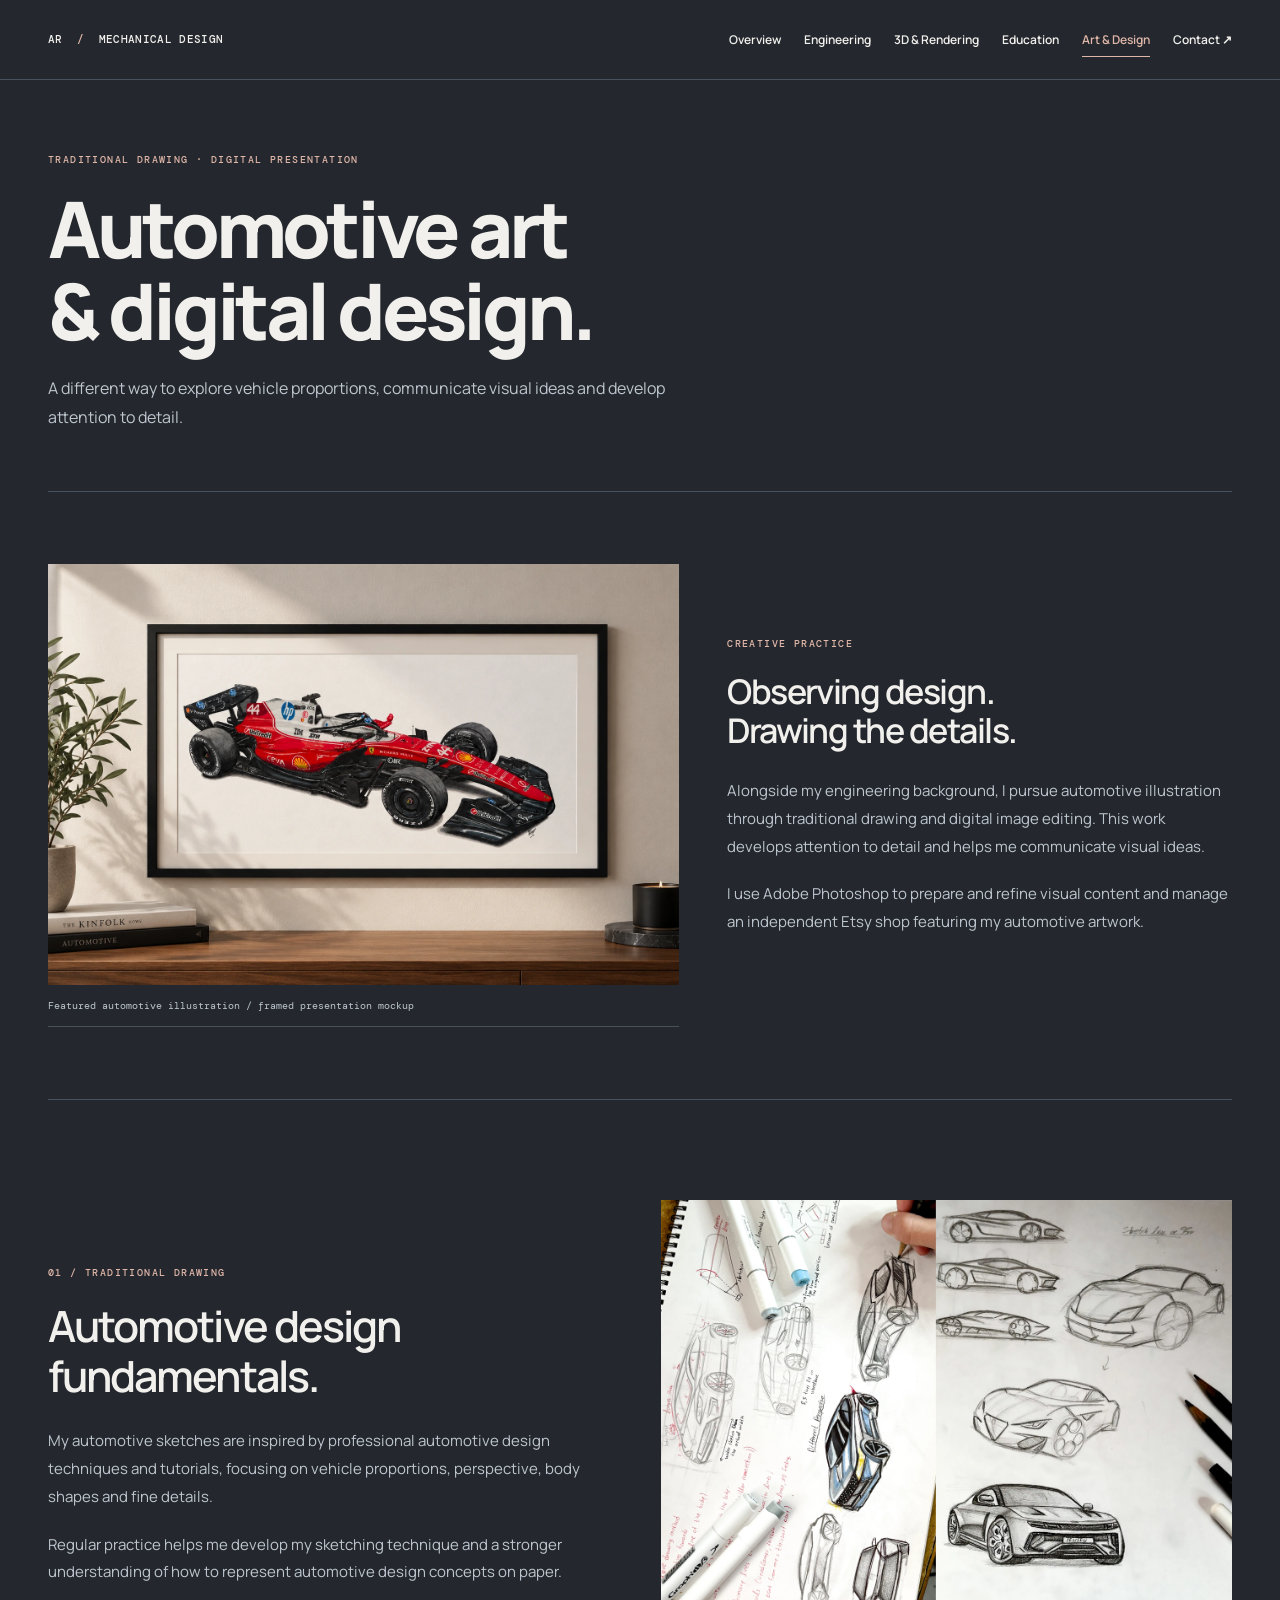
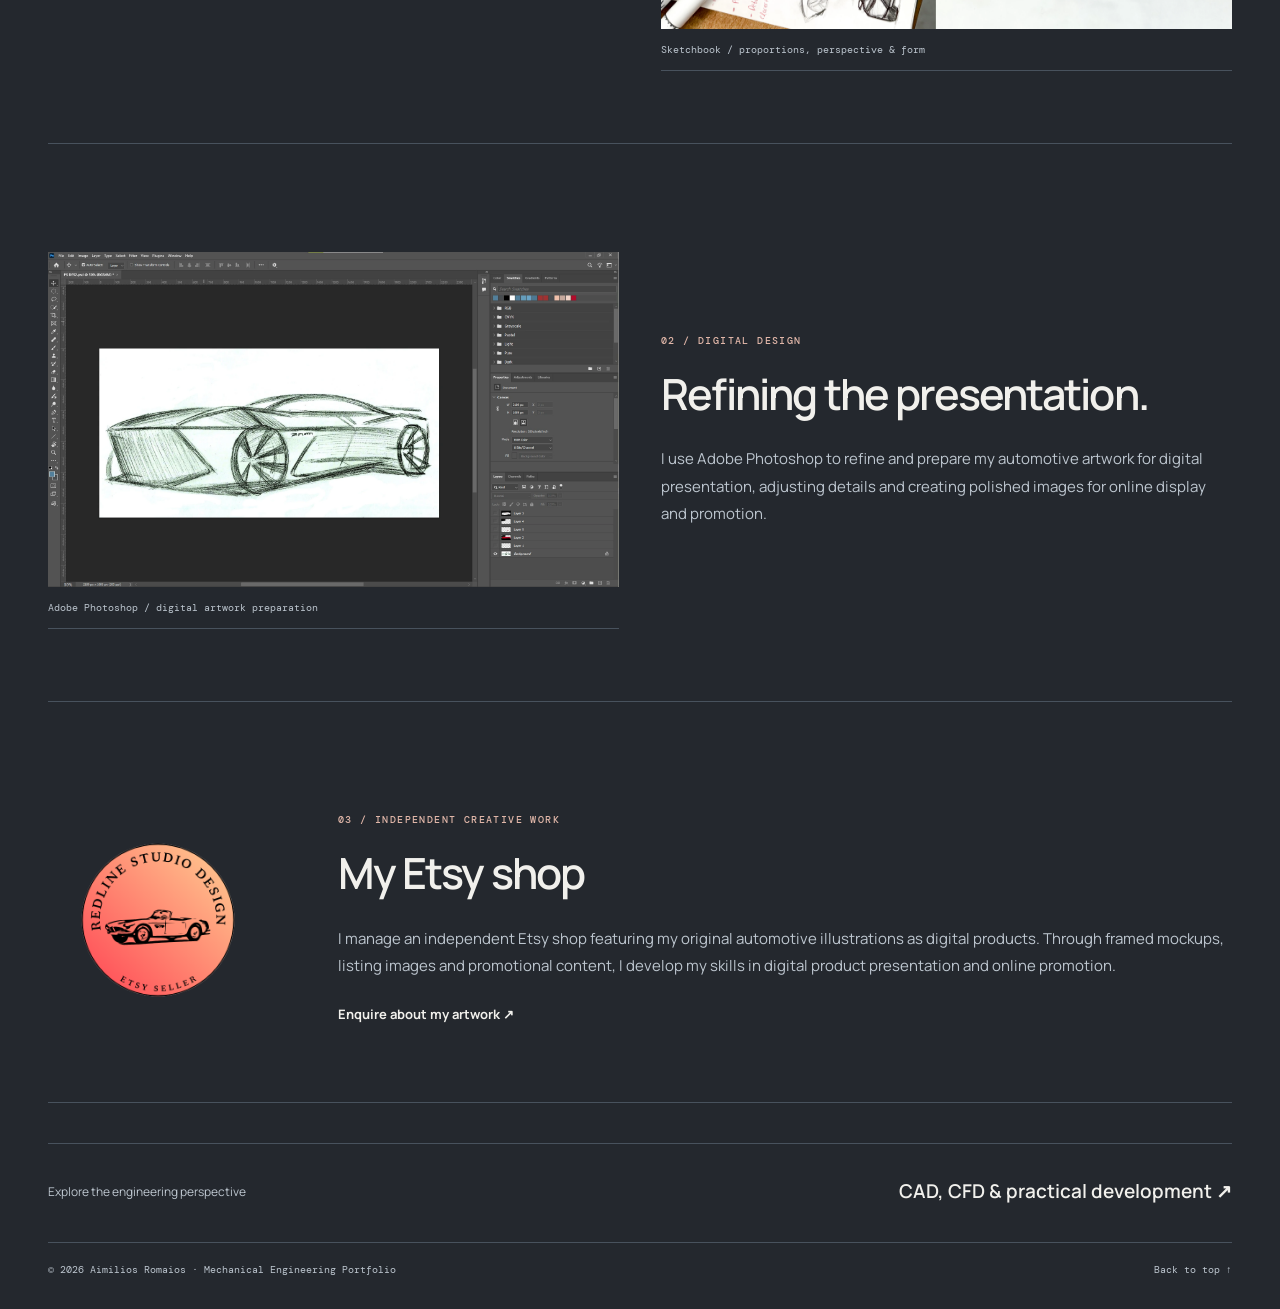
==== commit 2f54aac1: "Add files via upload" ====
--- a/creative.html
+++ b/creative.html
@@ -6,10 +6,10 @@
   <header class="site-header"><a class="brand" href="index.html" aria-label="Aimilios Romaios home">AR<span> / </span>MECHANICAL DESIGN</a><button class="menu-toggle" aria-controls="site-nav" aria-expanded="false" hidden>Menu <span aria-hidden="true">+</span></button><nav id="site-nav" aria-label="Main navigation"><a href="index.html">Overview</a><a href="engineering.html">Engineering</a><a href="visualisation.html">3D &amp; Rendering</a><a href="education.html">Education</a><a href="creative.html" aria-current="page">Art &amp; Design</a><a href="index.html#contact">Contact ↗</a></nav></header>
   <main id="main" class="page-shell">
     <header class="hero"><p class="eyebrow">TRADITIONAL DRAWING · DIGITAL PRESENTATION</p><h1>Automotive art<br />&amp; digital design.</h1><p class="intro">A different way to explore vehicle proportions, communicate visual ideas and develop attention to detail.</p></header>
-    <section class="section-block art-feature" aria-labelledby="creative-title"><figure class="gallery-figure"><a href="assets/web/art-framed.webp" data-lightbox><img src="assets/web/art-framed.webp" alt="Framed presentation mockup featuring a red Formula 1 car illustration" fetchpriority="high" width="1536" height="1024" /></a><figcaption>Featured automotive illustration / framed presentation mockup</figcaption></figure><div class="prose"><p class="eyebrow">CREATIVE PRACTICE</p><h2 class="section-title" id="creative-title">Observing design.<br />Drawing the details.</h2><p>Alongside my engineering background, I pursue automotive illustration through traditional drawing and digital image editing. This work develops attention to detail and helps me communicate visual ideas.</p><p>I use Adobe Photoshop to prepare and refine visual content and manage an independent Etsy shop featuring my automotive artwork.</p></div></section>
-    <section class="section-block split-layout" aria-labelledby="sketch-title"><div class="prose"><p class="eyebrow">01 / TRADITIONAL DRAWING</p><h2 class="section-title" id="sketch-title">Automotive design fundamentals.</h2><p>My automotive sketches are inspired by professional automotive design techniques and tutorials, focusing on vehicle proportions, perspective, body shapes and fine details.</p><p>Regular practice helps me develop my sketching technique and a stronger understanding of how to represent automotive design concepts on paper.</p></div><figure class="gallery-figure"><a href="assets/web/automotive-sketches.webp" data-lightbox><img src="assets/web/automotive-sketches.webp" alt="Sketchbook studies of automotive proportions and perspective" loading="lazy" width="5416" height="4067" /></a><figcaption>Sketchbook / proportions, perspective &amp; form</figcaption></figure></section>
-    <section class="section-block split-layout" aria-labelledby="photoshop-title"><figure class="gallery-figure"><a href="assets/web/photoshop-design.webp" data-lightbox><img src="assets/web/photoshop-design.webp" alt="Automotive drawing being refined in Adobe Photoshop" loading="lazy" width="1840" height="1080" /></a><figcaption>Adobe Photoshop / digital artwork preparation</figcaption></figure><div class="prose"><p class="eyebrow">02 / DIGITAL DESIGN</p><h2 class="section-title" id="photoshop-title">Refining the presentation.</h2><p>I use Adobe Photoshop to refine and prepare my automotive artwork for digital presentation, adjusting details and creating polished images for online display and promotion.</p></div></section>
-    <section class="section-block shop-layout" aria-labelledby="shop-title"><img class="shop-logo" src="assets/web/etsy-logo.webp" alt="Redline Studio Design Etsy seller logo" loading="lazy" width="500" height="500" /><div class="prose"><p class="eyebrow">03 / INDEPENDENT CREATIVE WORK</p><h2 class="section-title" id="shop-title">My Etsy shop</h2><p>I manage an independent Etsy shop featuring my original automotive illustrations as digital products. Through framed mockups, listing images and promotional content, I develop my skills in digital product presentation and online promotion.</p><a class="text-link" href="mailto:raimilios@gmail.com?subject=Automotive%20artwork%20enquiry">Enquire about my artwork ↗</a></div></section>
+    <section class="section-block art-feature" aria-labelledby="creative-title"><figure class="gallery-figure"><a href="art-framed.webp" data-lightbox><img src="art-framed.webp" alt="Framed presentation mockup featuring a red Formula 1 car illustration" fetchpriority="high" width="1536" height="1024" /></a><figcaption>Featured automotive illustration / framed presentation mockup</figcaption></figure><div class="prose"><p class="eyebrow">CREATIVE PRACTICE</p><h2 class="section-title" id="creative-title">Observing design.<br />Drawing the details.</h2><p>Alongside my engineering background, I pursue automotive illustration through traditional drawing and digital image editing. This work develops attention to detail and helps me communicate visual ideas.</p><p>I use Adobe Photoshop to prepare and refine visual content and manage an independent Etsy shop featuring my automotive artwork.</p></div></section>
+    <section class="section-block split-layout" aria-labelledby="sketch-title"><div class="prose"><p class="eyebrow">01 / TRADITIONAL DRAWING</p><h2 class="section-title" id="sketch-title">Automotive design fundamentals.</h2><p>My automotive sketches are inspired by professional automotive design techniques and tutorials, focusing on vehicle proportions, perspective, body shapes and fine details.</p><p>Regular practice helps me develop my sketching technique and a stronger understanding of how to represent automotive design concepts on paper.</p></div><figure class="gallery-figure"><a href="automotive-sketches.webp" data-lightbox><img src="automotive-sketches.webp" alt="Sketchbook studies of automotive proportions and perspective" loading="lazy" width="5416" height="4067" /></a><figcaption>Sketchbook / proportions, perspective &amp; form</figcaption></figure></section>
+    <section class="section-block split-layout" aria-labelledby="photoshop-title"><figure class="gallery-figure"><a href="photoshop-design.webp" data-lightbox><img src="photoshop-design.webp" alt="Automotive drawing being refined in Adobe Photoshop" loading="lazy" width="1840" height="1080" /></a><figcaption>Adobe Photoshop / digital artwork preparation</figcaption></figure><div class="prose"><p class="eyebrow">02 / DIGITAL DESIGN</p><h2 class="section-title" id="photoshop-title">Refining the presentation.</h2><p>I use Adobe Photoshop to refine and prepare my automotive artwork for digital presentation, adjusting details and creating polished images for online display and promotion.</p></div></section>
+    <section class="section-block shop-layout" aria-labelledby="shop-title"><img class="shop-logo" src="etsy-logo.webp" alt="Redline Studio Design Etsy seller logo" loading="lazy" width="500" height="500" /><div class="prose"><p class="eyebrow">03 / INDEPENDENT CREATIVE WORK</p><h2 class="section-title" id="shop-title">My Etsy shop</h2><p>I manage an independent Etsy shop featuring my original automotive illustrations as digital products. Through framed mockups, listing images and promotional content, I develop my skills in digital product presentation and online promotion.</p><a class="text-link" href="mailto:raimilios@gmail.com?subject=Automotive%20artwork%20enquiry">Enquire about my artwork ↗</a></div></section>
     <a class="next-page" href="engineering.html">Explore the engineering perspective <span>CAD, CFD &amp; practical development ↗</span></a>
     <footer><span>© <span id="year">2026</span> Aimilios Romaios · Mechanical Engineering Portfolio</span><a href="#main">Back to top ↑</a></footer>
   </main>
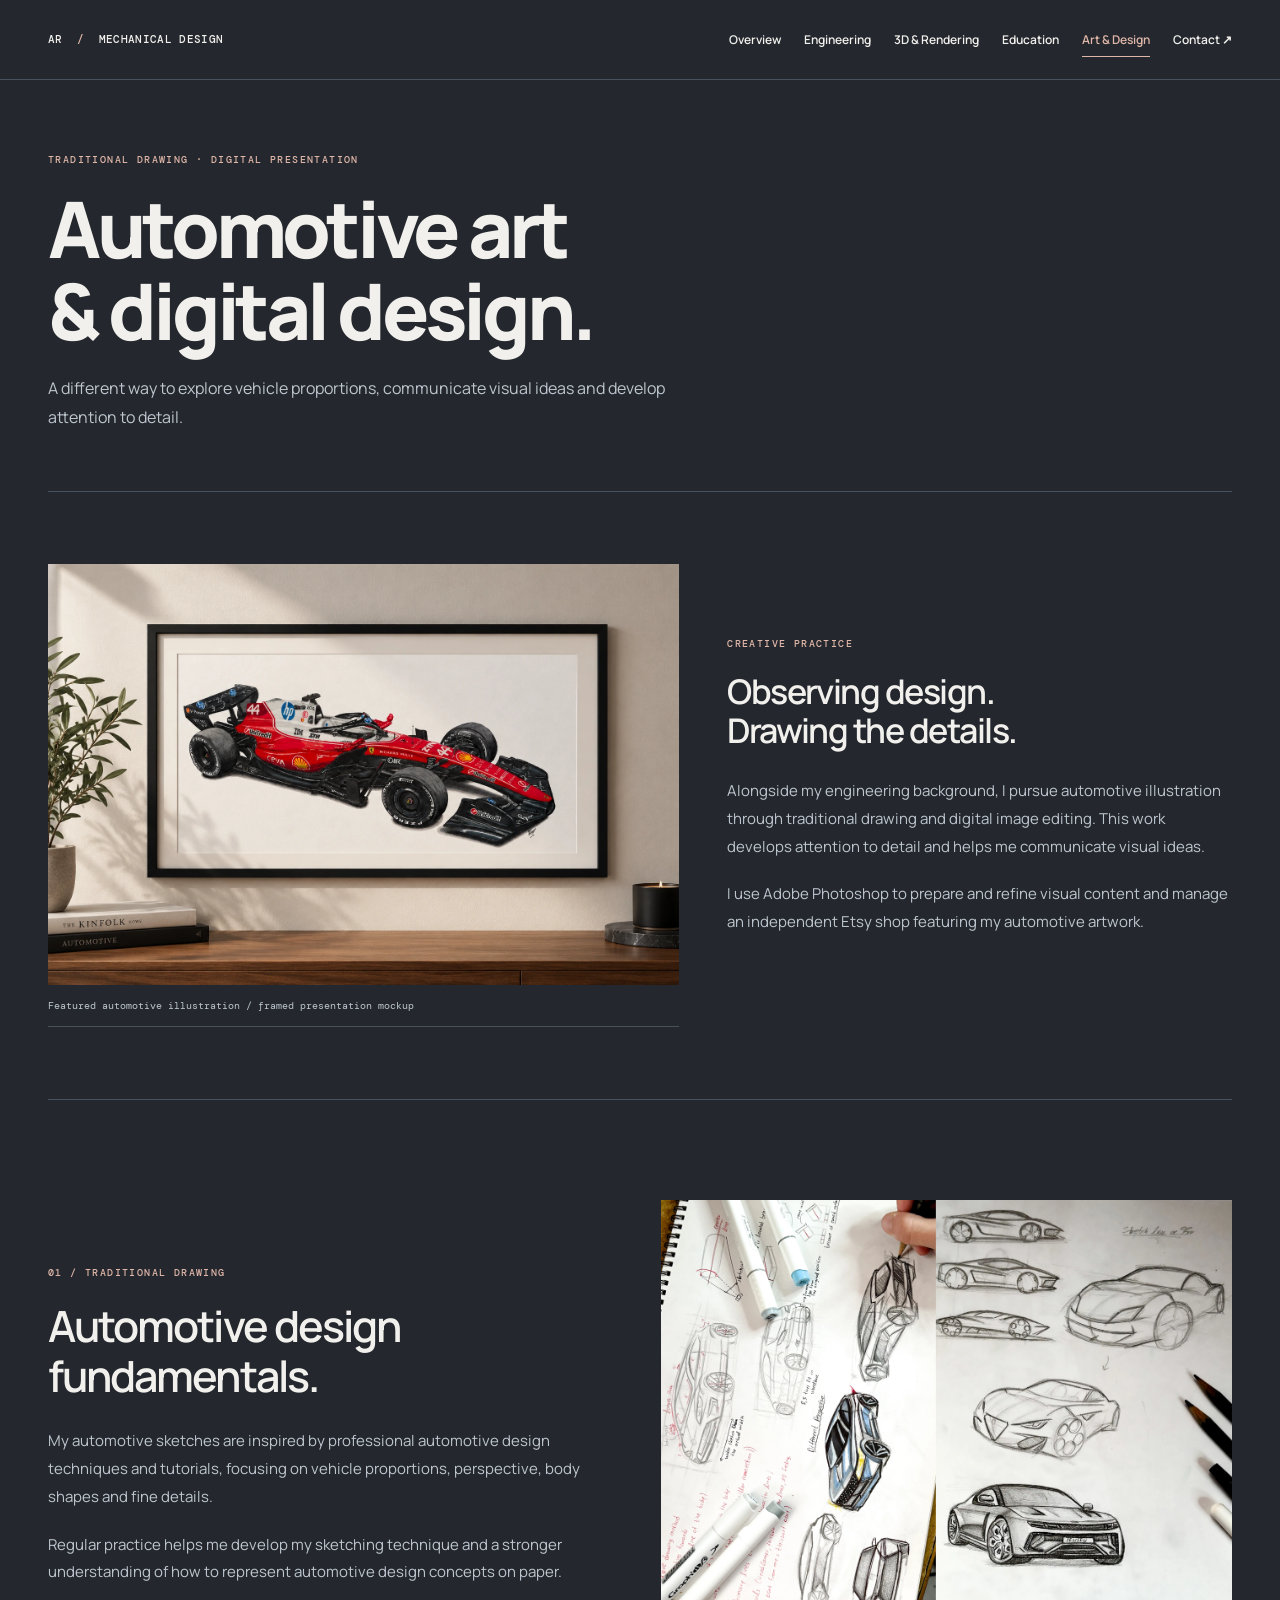
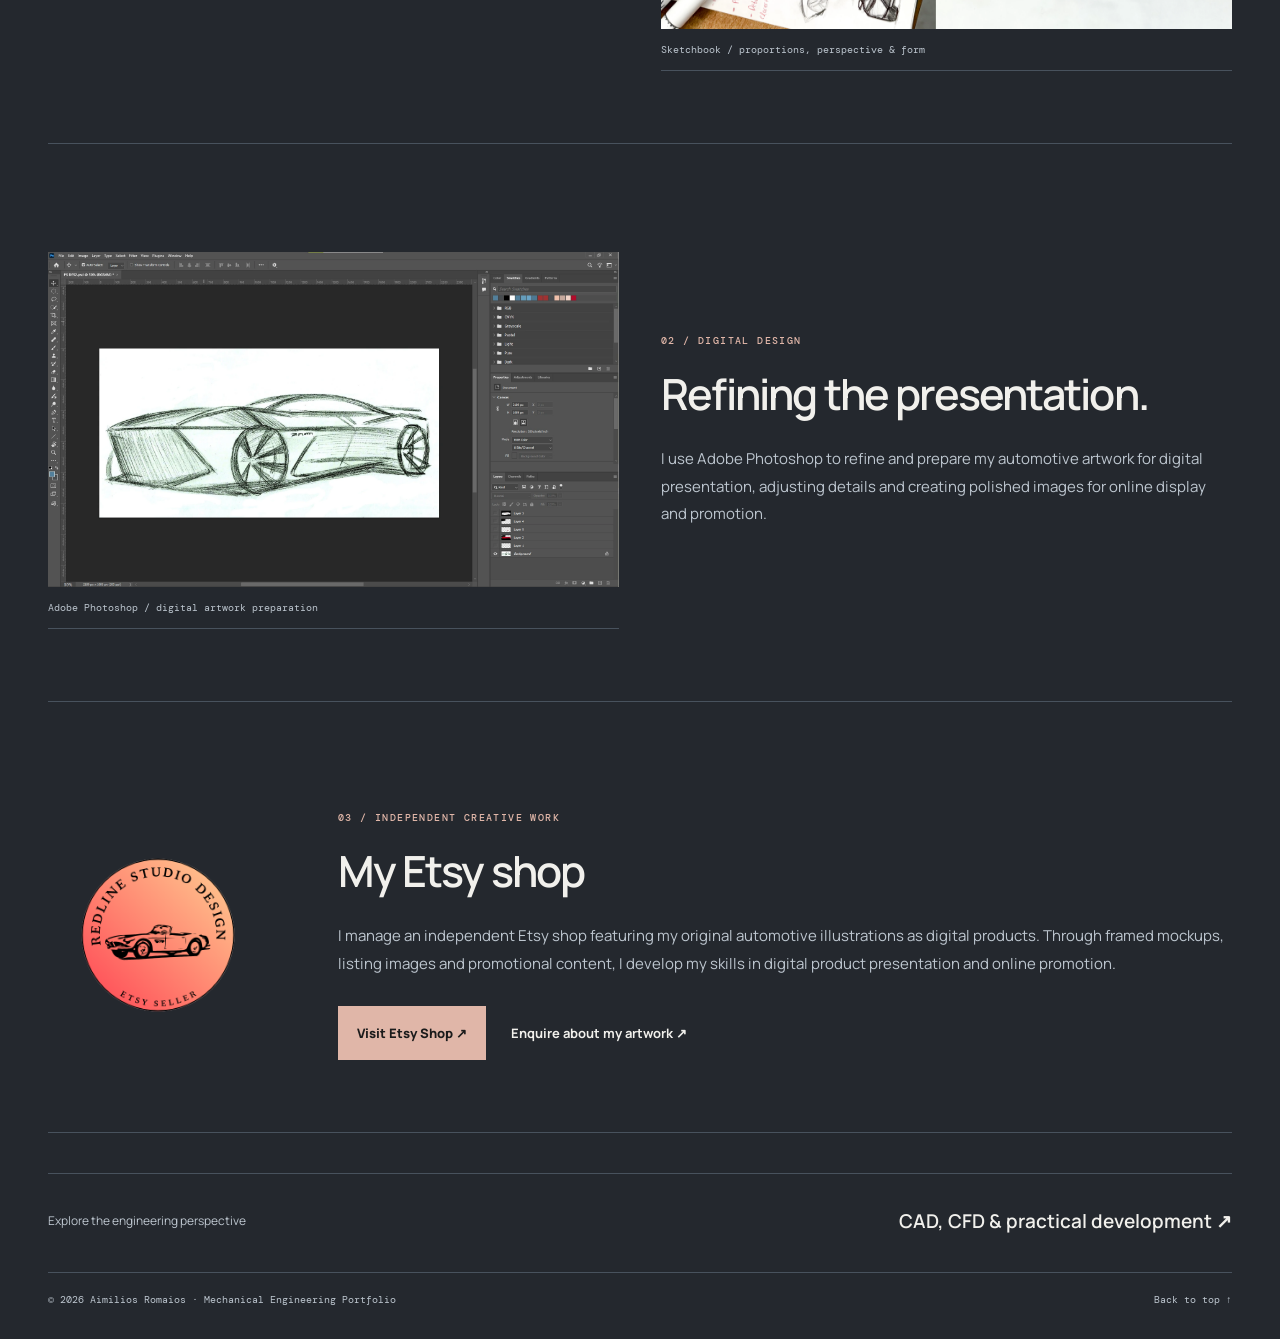
==== commit aea8fcb1: "Add files via upload" ====
--- a/creative.html
+++ b/creative.html
@@ -9,7 +9,7 @@
     <section class="section-block art-feature" aria-labelledby="creative-title"><figure class="gallery-figure"><a href="art-framed.webp" data-lightbox><img src="art-framed.webp" alt="Framed presentation mockup featuring a red Formula 1 car illustration" fetchpriority="high" width="1536" height="1024" /></a><figcaption>Featured automotive illustration / framed presentation mockup</figcaption></figure><div class="prose"><p class="eyebrow">CREATIVE PRACTICE</p><h2 class="section-title" id="creative-title">Observing design.<br />Drawing the details.</h2><p>Alongside my engineering background, I pursue automotive illustration through traditional drawing and digital image editing. This work develops attention to detail and helps me communicate visual ideas.</p><p>I use Adobe Photoshop to prepare and refine visual content and manage an independent Etsy shop featuring my automotive artwork.</p></div></section>
     <section class="section-block split-layout" aria-labelledby="sketch-title"><div class="prose"><p class="eyebrow">01 / TRADITIONAL DRAWING</p><h2 class="section-title" id="sketch-title">Automotive design fundamentals.</h2><p>My automotive sketches are inspired by professional automotive design techniques and tutorials, focusing on vehicle proportions, perspective, body shapes and fine details.</p><p>Regular practice helps me develop my sketching technique and a stronger understanding of how to represent automotive design concepts on paper.</p></div><figure class="gallery-figure"><a href="automotive-sketches.webp" data-lightbox><img src="automotive-sketches.webp" alt="Sketchbook studies of automotive proportions and perspective" loading="lazy" width="5416" height="4067" /></a><figcaption>Sketchbook / proportions, perspective &amp; form</figcaption></figure></section>
     <section class="section-block split-layout" aria-labelledby="photoshop-title"><figure class="gallery-figure"><a href="photoshop-design.webp" data-lightbox><img src="photoshop-design.webp" alt="Automotive drawing being refined in Adobe Photoshop" loading="lazy" width="1840" height="1080" /></a><figcaption>Adobe Photoshop / digital artwork preparation</figcaption></figure><div class="prose"><p class="eyebrow">02 / DIGITAL DESIGN</p><h2 class="section-title" id="photoshop-title">Refining the presentation.</h2><p>I use Adobe Photoshop to refine and prepare my automotive artwork for digital presentation, adjusting details and creating polished images for online display and promotion.</p></div></section>
-    <section class="section-block shop-layout" aria-labelledby="shop-title"><img class="shop-logo" src="etsy-logo.webp" alt="Redline Studio Design Etsy seller logo" loading="lazy" width="500" height="500" /><div class="prose"><p class="eyebrow">03 / INDEPENDENT CREATIVE WORK</p><h2 class="section-title" id="shop-title">My Etsy shop</h2><p>I manage an independent Etsy shop featuring my original automotive illustrations as digital products. Through framed mockups, listing images and promotional content, I develop my skills in digital product presentation and online promotion.</p><a class="text-link" href="mailto:raimilios@gmail.com?subject=Automotive%20artwork%20enquiry">Enquire about my artwork ↗</a></div></section>
+    <section class="section-block shop-layout" aria-labelledby="shop-title"><img class="shop-logo" src="etsy-logo.webp" alt="Redline Studio Design Etsy seller logo" loading="lazy" width="500" height="500" /><div class="prose"><p class="eyebrow">03 / INDEPENDENT CREATIVE WORK</p><h2 class="section-title" id="shop-title">My Etsy shop</h2><p>I manage an independent Etsy shop featuring my original automotive illustrations as digital products. Through framed mockups, listing images and promotional content, I develop my skills in digital product presentation and online promotion.</p><div class="actions"><a class="button" href="https://redlinestudiodesign7.etsy.com/" target="_blank" rel="noopener noreferrer">Visit Etsy Shop ↗</a><a class="text-link" href="mailto:raimilios@gmail.com?subject=Automotive%20artwork%20enquiry">Enquire about my artwork ↗</a></div></div></section>
     <a class="next-page" href="engineering.html">Explore the engineering perspective <span>CAD, CFD &amp; practical development ↗</span></a>
     <footer><span>© <span id="year">2026</span> Aimilios Romaios · Mechanical Engineering Portfolio</span><a href="#main">Back to top ↑</a></footer>
   </main>
